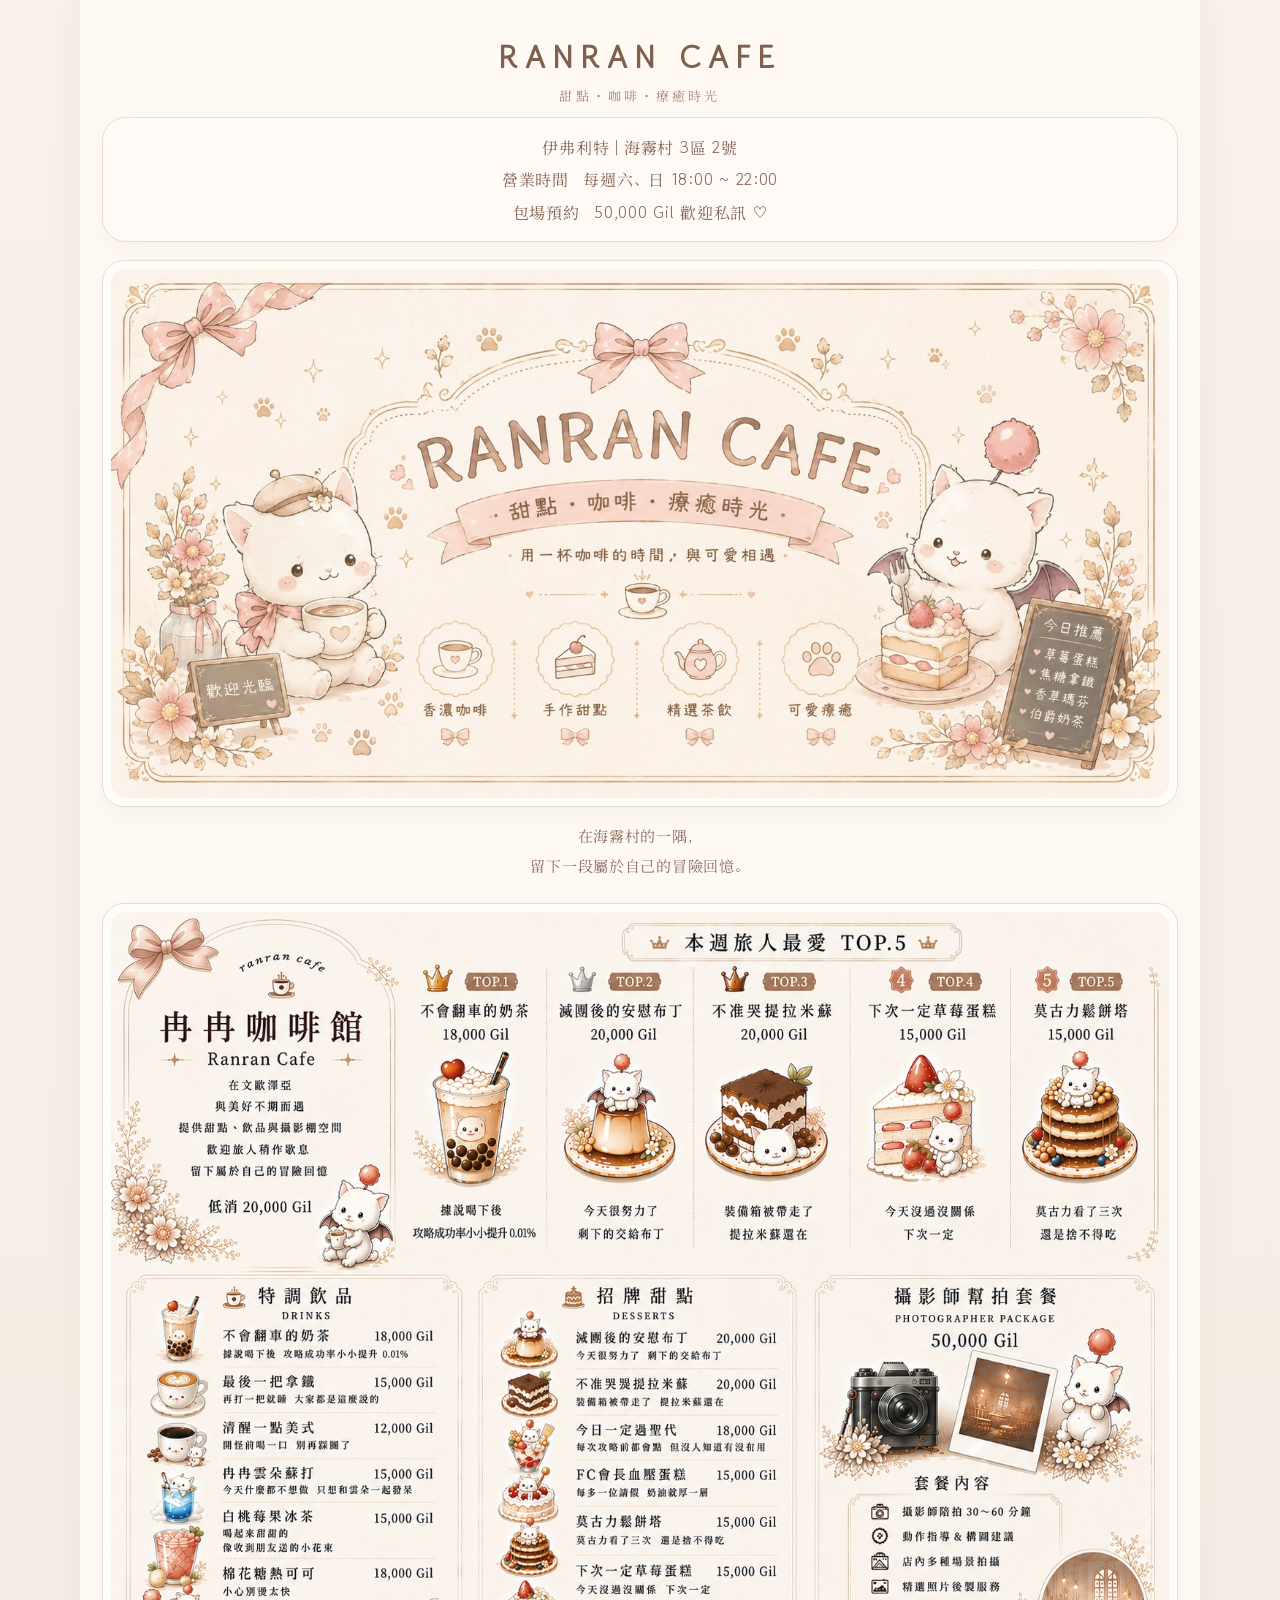
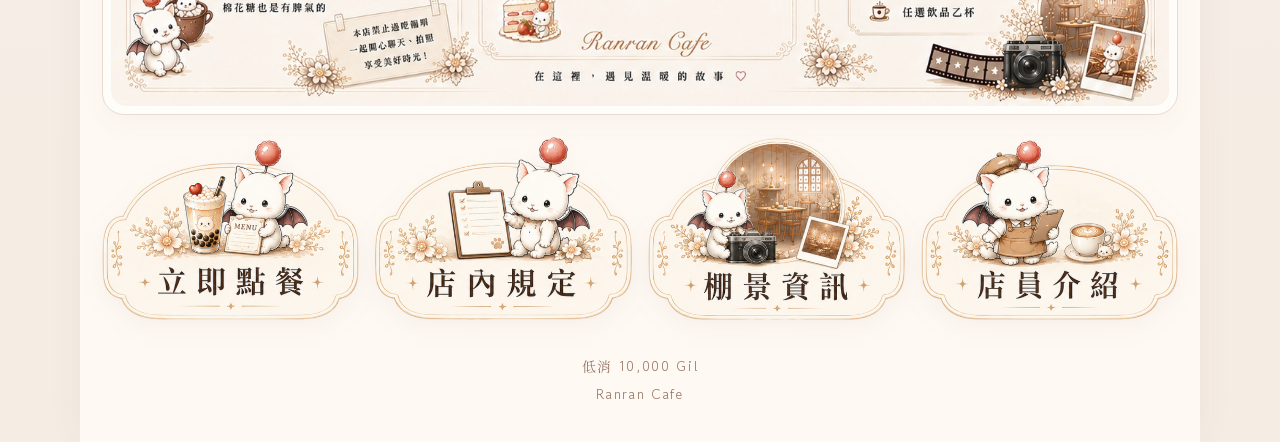
==== index.html @ 0430a248 "Update index.html" ====
<!doctype html>
<html lang="zh-Hant">
<head>
  <meta charset="utf-8">
  <meta name="viewport" content="width=device-width, initial-scale=1">
  <title>Ranran Cafe</title>
  <link rel="stylesheet" href="style.css">
</head>
<body>
<main class="page">
  <header class="logo">
    <a href="index.html">
      <div class="en">RANRAN CAFE</div>
      <div class="sub">甜點・咖啡・療癒時光</div>
    </a>
  </header>

  <section class="info-box">
    <p>伊弗利特｜海霧村 3區 2號</p>
    <p>營業時間　每週六、日 18:00 ~ 22:00</p>
    <p>包場預約　50,000 Gil 歡迎私訊 ♡</p>
  </section>

  <section class="image-card hero-card">
    <img src="assets/hero.jpeg" alt="Ranran Cafe 首頁橫幅">
  </section>

  <p class="lead">在海霧村的一隅，<br>留下一段屬於自己的冒險回憶。</p>

  <section class="image-card menu-preview">
    <img src="assets/menu.jpeg" alt="冉冉咖啡菜單">
  </section>

  <nav class="nav-img" aria-label="頁面導覽">
    <a href="https://docs.google.com/forms/d/e/1FAIpQLScWL4hLlA0f35lBUWAnTzmXfjYrVIqGq6vhTsmwp71p964q5A/viewform" target="_blank" rel="noopener"><img src="assets/btn-order.png" alt="立即點餐"></a>
    <a href="rules.html"><img src="assets/btn-rules.png" alt="店內規定"></a>
    <a href="studio.html"><img src="assets/btn-studio.png" alt="棚景資訊"></a>
    <a href="staff.html"><img src="assets/btn-staff.png" alt="店員介紹"></a>
  </nav>

  <footer>低消 10,000 Gil<br>Ranran Cafe</footer>
</main>
</body>
</html>
---- style.css ----
@import url('https://fonts.googleapis.com/css2?family=Gowun+Dodum&family=Noto+Serif+TC:wght@500;600;700&display=swap');
:root{--bg:#f7efe7;--page:#fffaf5;--paper:#fffdf9;--brown:#5f4638;--soft:#b98c74;--line:#eadbd0;--muted:#a78473}
*{box-sizing:border-box} html{scroll-behavior:smooth}
body{margin:0;background:linear-gradient(180deg,#f8f0e9 0%,#f5ece4 100%);color:var(--brown);font-family:"Gowun Dodum","Noto Serif TC",serif;letter-spacing:.045em}
.page{width:min(100%,1120px);margin:0 auto;background:rgba(255,250,245,.96);padding:18px 22px 30px;box-shadow:0 0 34px rgba(93,65,46,.055);min-height:100vh}
.logo{text-align:center;padding:16px 0 12px}.logo a{text-decoration:none;color:inherit}.logo .en{font-size:31px;letter-spacing:.24em;color:#7f604f;font-weight:700}.logo .sub{font-size:13px;letter-spacing:.24em;color:#a88776;margin-top:7px}
.info-box{margin:0 auto 18px;text-align:center;line-height:1.9;color:#856655;background:#fffaf6;border:1px solid var(--line);border-radius:24px;padding:12px 16px;box-shadow:0 8px 20px rgba(93,65,46,.045)}.info-box p{margin:2px 0}
.topnav{display:flex;justify-content:center;gap:10px;flex-wrap:wrap;margin:0 auto 18px}.topnav a{text-decoration:none;color:#775746;background:#fffaf6;border:1px solid var(--line);border-radius:999px;padding:8px 16px;font-size:14px;box-shadow:0 6px 16px rgba(93,65,46,.045)}.topnav a:hover{transform:translateY(-1px)}
.image-card{background:var(--paper);border:1px solid var(--line);border-radius:22px;padding:8px;margin-bottom:20px;box-shadow:0 10px 24px rgba(93,65,46,.045)}
img{display:block;width:100%;height:auto;filter:saturate(.82) contrast(.96) brightness(1.02)}.image-card img{border-radius:15px}.hero-card{margin-bottom:14px}.menu-preview{margin-top:16px}.portrait{max-width:760px;margin-left:auto;margin-right:auto}
.lead{text-align:center;color:#8e6f5f;line-height:2;margin:8px auto 22px;font-size:15px}.nav-img{display:grid;grid-template-columns:repeat(4,1fr);gap:16px;align-items:end;margin:22px 0 10px}.nav-img a{display:block;transition:.18s ease;filter:drop-shadow(0 8px 12px rgba(93,65,46,.055))}.nav-img a:hover{transform:translateY(-4px)}.nav-img img{border-radius:0}
.placeholder{min-height:650px;background-image:linear-gradient(rgba(255,250,245,.18),rgba(255,250,245,.18)),url('assets/blank.jpeg');background-size:cover;background-position:center;border:1px solid var(--line);border-radius:22px;position:relative;overflow:hidden;box-shadow:0 10px 24px rgba(93,65,46,.045);filter:saturate(.86) contrast(.97) brightness(1.02)}
.placeholder .text{position:absolute;inset:28% 13%;display:flex;flex-direction:column;justify-content:center;align-items:center;text-align:center;background:rgba(255,252,248,.74);border:1px solid rgba(234,219,208,.78);border-radius:22px;padding:28px;line-height:2.2;font-size:17px;backdrop-filter:blur(1px)}.placeholder h1{font-size:34px;letter-spacing:.18em;margin:0 0 12px;color:#644b3d}.placeholder p{margin:0}
.action{display:inline-block;text-decoration:none;color:#fffdf9;background:#9e7968;border-radius:999px;padding:11px 22px;margin-top:18px;letter-spacing:.12em;box-shadow:0 8px 18px rgba(93,65,46,.10)}
footer{text-align:center;color:#9a7a69;padding:22px 0 4px;font-size:14px;line-height:2;letter-spacing:.12em}
@media(max-width:760px){.page{padding:10px 10px 24px}.logo .en{font-size:24px;letter-spacing:.16em}.topnav a{font-size:13px;padding:7px 12px}.info-box{font-size:14px}.nav-img{grid-template-columns:repeat(2,1fr);gap:10px}.placeholder{min-height:560px}.placeholder .text{inset:25% 9%;font-size:15px;padding:20px}.placeholder h1{font-size:27px}}
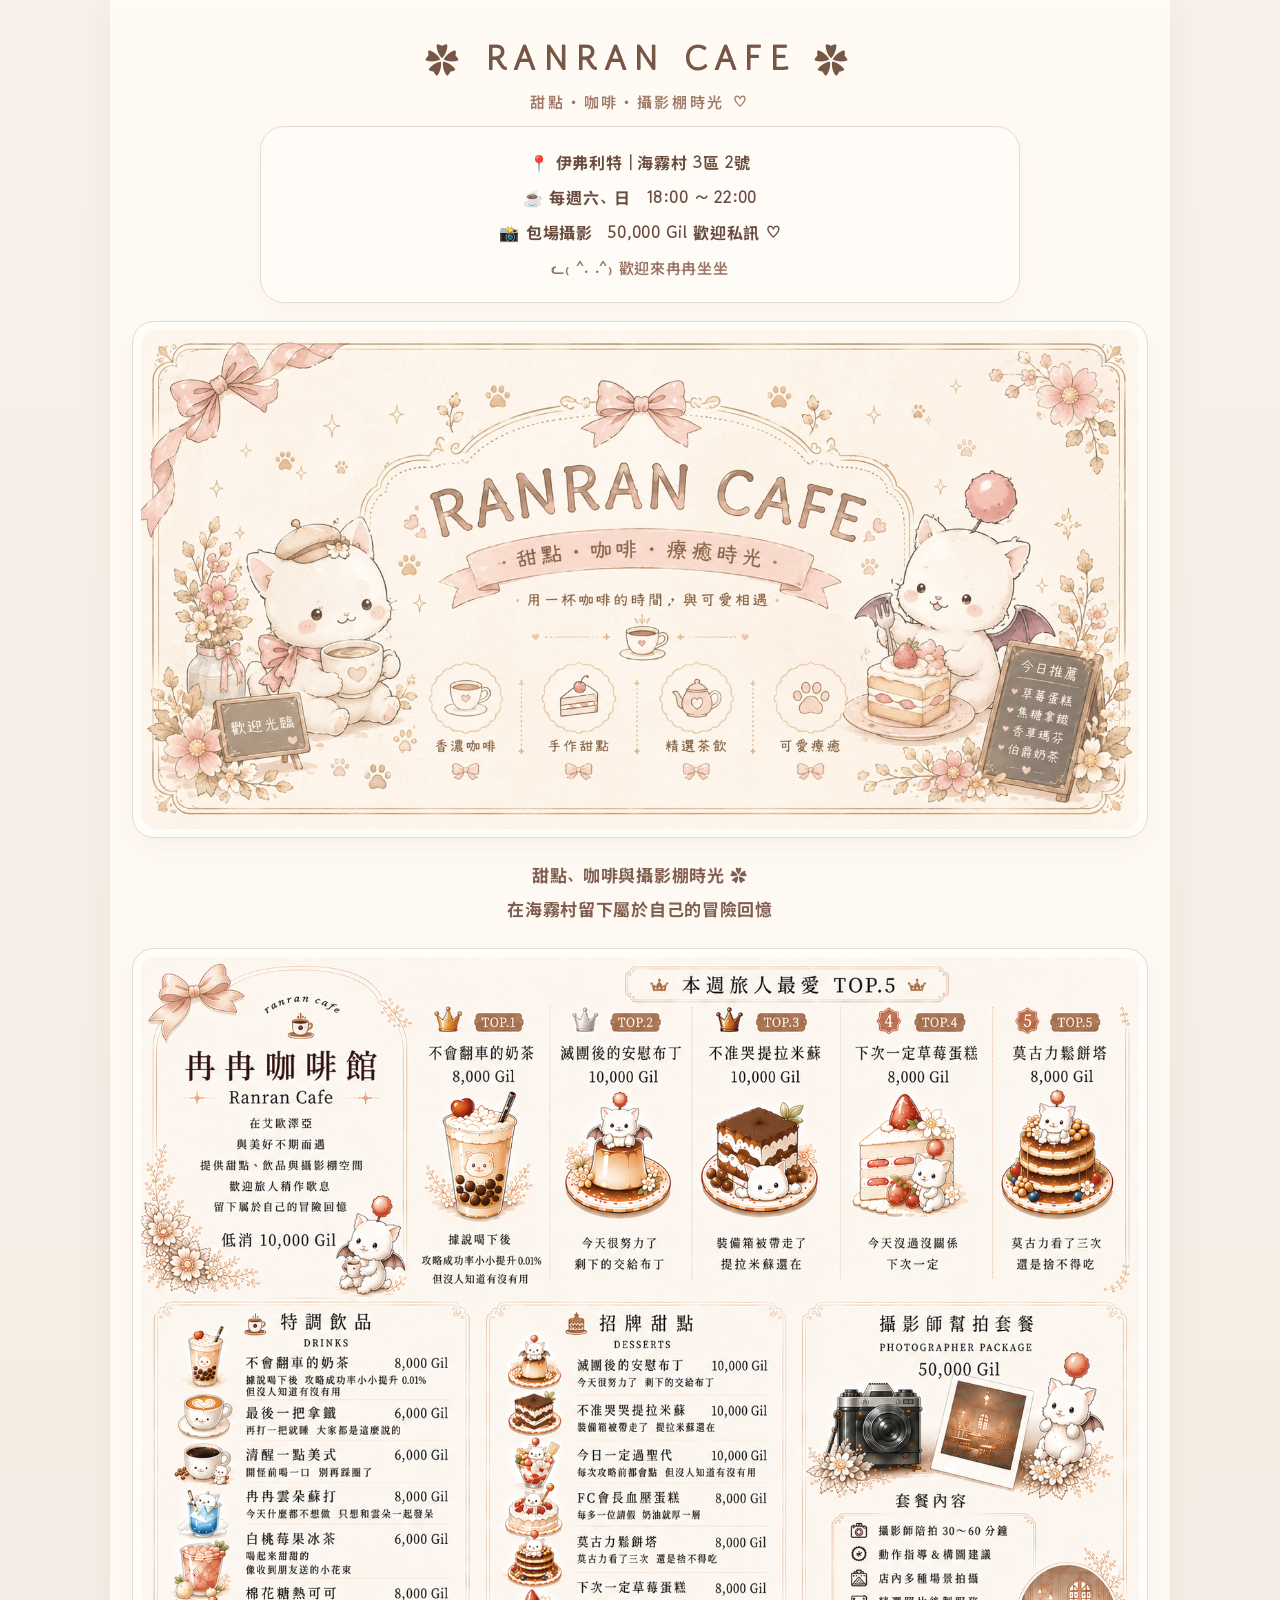
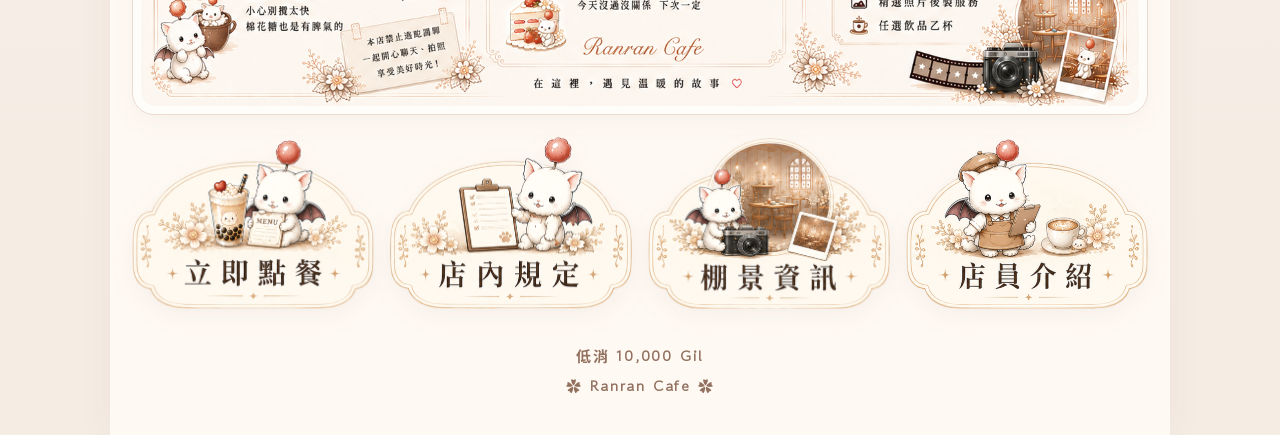
==== commit 36749804: "Add files via upload" ====
--- a/index.html
+++ b/index.html
@@ -10,25 +10,29 @@
 <main class="page">
   <header class="logo">
     <a href="index.html">
-      <div class="en">RANRAN CAFE</div>
-      <div class="sub">甜點・咖啡・療癒時光</div>
+      <div class="en">✿ RANRAN CAFE ✿</div>
+      <div class="sub">甜點・咖啡・攝影棚時光 ♡</div>
     </a>
   </header>
 
   <section class="info-box">
-    <p>伊弗利特｜海霧村 3區 2號</p>
-    <p>營業時間　每週六、日 18:00 ~ 22:00</p>
-    <p>包場預約　50,000 Gil 歡迎私訊 ♡</p>
+    <p>📍 伊弗利特｜海霧村 3區 2號</p>
+    <p>☕ 每週六、日　18:00 ～ 22:00</p>
+    <p>📸 包場攝影　50,000 Gil 歡迎私訊 ♡</p>
+    <p class="tiny">ᓚ₍ ^. .^₎ 歡迎來冉冉坐坐</p>
   </section>
 
   <section class="image-card hero-card">
     <img src="assets/hero.jpeg" alt="Ranran Cafe 首頁橫幅">
   </section>
 
-  <p class="lead">在海霧村的一隅，<br>留下一段屬於自己的冒險回憶。</p>
+  <p class="lead">
+    甜點、咖啡與攝影棚時光 ✿<br>
+    在海霧村留下屬於自己的冒險回憶
+  </p>
 
   <section class="image-card menu-preview">
-    <img src="assets/menu.jpeg" alt="冉冉咖啡菜單">
+    <img src="assets/menu.png" alt="冉冉咖啡菜單">
   </section>
 
   <nav class="nav-img" aria-label="頁面導覽">
@@ -38,7 +42,7 @@
     <a href="staff.html"><img src="assets/btn-staff.png" alt="店員介紹"></a>
   </nav>
 
-  <footer>低消 10,000 Gil<br>Ranran Cafe</footer>
+  <footer>低消 10,000 Gil<br>✿ Ranran Cafe ✿</footer>
 </main>
 </body>
 </html>
--- a/style.css
+++ b/style.css
@@ -1,16 +1,58 @@
-@import url('https://fonts.googleapis.com/css2?family=Gowun+Dodum&family=Noto+Serif+TC:wght@500;600;700&display=swap');
-:root{--bg:#f7efe7;--page:#fffaf5;--paper:#fffdf9;--brown:#5f4638;--soft:#b98c74;--line:#eadbd0;--muted:#a78473}
-*{box-sizing:border-box} html{scroll-behavior:smooth}
-body{margin:0;background:linear-gradient(180deg,#f8f0e9 0%,#f5ece4 100%);color:var(--brown);font-family:"Gowun Dodum","Noto Serif TC",serif;letter-spacing:.045em}
-.page{width:min(100%,1120px);margin:0 auto;background:rgba(255,250,245,.96);padding:18px 22px 30px;box-shadow:0 0 34px rgba(93,65,46,.055);min-height:100vh}
-.logo{text-align:center;padding:16px 0 12px}.logo a{text-decoration:none;color:inherit}.logo .en{font-size:31px;letter-spacing:.24em;color:#7f604f;font-weight:700}.logo .sub{font-size:13px;letter-spacing:.24em;color:#a88776;margin-top:7px}
-.info-box{margin:0 auto 18px;text-align:center;line-height:1.9;color:#856655;background:#fffaf6;border:1px solid var(--line);border-radius:24px;padding:12px 16px;box-shadow:0 8px 20px rgba(93,65,46,.045)}.info-box p{margin:2px 0}
-.topnav{display:flex;justify-content:center;gap:10px;flex-wrap:wrap;margin:0 auto 18px}.topnav a{text-decoration:none;color:#775746;background:#fffaf6;border:1px solid var(--line);border-radius:999px;padding:8px 16px;font-size:14px;box-shadow:0 6px 16px rgba(93,65,46,.045)}.topnav a:hover{transform:translateY(-1px)}
+@import url('https://fonts.googleapis.com/css2?family=Gowun+Dodum&family=Noto+Sans+TC:wght@500;600;700&family=Noto+Serif+TC:wght@600;700&display=swap');
+:root{
+  --bg:#f7efe7;
+  --page:#fffaf5;
+  --paper:#fffdf9;
+  --brown:#5f453a;
+  --soft:#b98c74;
+  --line:#eadbd0;
+  --muted:#9f7b69;
+}
+*{box-sizing:border-box}
+html{scroll-behavior:smooth}
+body{
+  margin:0;
+  background:linear-gradient(180deg,#f8f0e9 0%,#f5ece4 100%);
+  color:var(--brown);
+  font-family:"Gowun Dodum","Noto Sans TC","Microsoft JhengHei",sans-serif;
+  font-weight:600;
+  letter-spacing:.045em;
+}
+.page{
+  width:min(100%,1060px);
+  margin:0 auto;
+  background:rgba(255,250,245,.97);
+  padding:18px 22px 30px;
+  box-shadow:0 0 34px rgba(93,65,46,.055);
+  min-height:100vh;
+}
+.logo{text-align:center;padding:16px 0 14px}
+.logo a{text-decoration:none;color:inherit}
+.logo .en{font-size:34px;letter-spacing:.22em;color:#765746;font-weight:700}
+.logo .sub{font-size:15px;letter-spacing:.18em;color:#a17b69;margin-top:8px;font-weight:600}
+.info-box{
+  text-align:center;
+  background:rgba(255,253,249,.82);
+  border:1px solid var(--line);
+  border-radius:24px;
+  padding:14px 18px;
+  margin:0 auto 18px;
+  max-width:760px;
+  box-shadow:0 8px 20px rgba(93,65,46,.04);
+}
+.info-box p{margin:8px 0;color:#6b4d40;font-size:16px;line-height:1.7;font-weight:700}
+.info-box .tiny{font-size:15px;color:#9a7565;font-weight:600}
+.topnav{display:flex;justify-content:center;gap:10px;flex-wrap:wrap;margin:0 auto 18px}
+.topnav a{text-decoration:none;color:#775746;background:#fffaf6;border:1px solid var(--line);border-radius:999px;padding:8px 16px;font-size:14px;font-weight:700;box-shadow:0 6px 16px rgba(93,65,46,.045)}
+.topnav a:hover{transform:translateY(-1px)}
 .image-card{background:var(--paper);border:1px solid var(--line);border-radius:22px;padding:8px;margin-bottom:20px;box-shadow:0 10px 24px rgba(93,65,46,.045)}
-img{display:block;width:100%;height:auto;filter:saturate(.82) contrast(.96) brightness(1.02)}.image-card img{border-radius:15px}.hero-card{margin-bottom:14px}.menu-preview{margin-top:16px}.portrait{max-width:760px;margin-left:auto;margin-right:auto}
-.lead{text-align:center;color:#8e6f5f;line-height:2;margin:8px auto 22px;font-size:15px}.nav-img{display:grid;grid-template-columns:repeat(4,1fr);gap:16px;align-items:end;margin:22px 0 10px}.nav-img a{display:block;transition:.18s ease;filter:drop-shadow(0 8px 12px rgba(93,65,46,.055))}.nav-img a:hover{transform:translateY(-4px)}.nav-img img{border-radius:0}
-.placeholder{min-height:650px;background-image:linear-gradient(rgba(255,250,245,.18),rgba(255,250,245,.18)),url('assets/blank.jpeg');background-size:cover;background-position:center;border:1px solid var(--line);border-radius:22px;position:relative;overflow:hidden;box-shadow:0 10px 24px rgba(93,65,46,.045);filter:saturate(.86) contrast(.97) brightness(1.02)}
-.placeholder .text{position:absolute;inset:28% 13%;display:flex;flex-direction:column;justify-content:center;align-items:center;text-align:center;background:rgba(255,252,248,.74);border:1px solid rgba(234,219,208,.78);border-radius:22px;padding:28px;line-height:2.2;font-size:17px;backdrop-filter:blur(1px)}.placeholder h1{font-size:34px;letter-spacing:.18em;margin:0 0 12px;color:#644b3d}.placeholder p{margin:0}
-.action{display:inline-block;text-decoration:none;color:#fffdf9;background:#9e7968;border-radius:999px;padding:11px 22px;margin-top:18px;letter-spacing:.12em;box-shadow:0 8px 18px rgba(93,65,46,.10)}
-footer{text-align:center;color:#9a7a69;padding:22px 0 4px;font-size:14px;line-height:2;letter-spacing:.12em}
-@media(max-width:760px){.page{padding:10px 10px 24px}.logo .en{font-size:24px;letter-spacing:.16em}.topnav a{font-size:13px;padding:7px 12px}.info-box{font-size:14px}.nav-img{grid-template-columns:repeat(2,1fr);gap:10px}.placeholder{min-height:560px}.placeholder .text{inset:25% 9%;font-size:15px;padding:20px}.placeholder h1{font-size:27px}}
+img{display:block;width:100%;height:auto;filter:saturate(.78) contrast(.96) brightness(1.03)}
+.image-card img{border-radius:15px}.menu-preview{margin-top:18px}.hero-card{margin-top:8px}
+.section-title{text-align:center;font-size:22px;font-weight:700;letter-spacing:.16em;margin:25px auto 15px;color:#644b3d}
+.lead{text-align:center;color:#805f50;line-height:2;margin:8px auto 22px;font-size:17px;font-weight:700}
+.nav-img{display:grid;grid-template-columns:repeat(4,1fr);gap:16px;align-items:end;margin:22px 0 10px}.nav-img a{display:block;transition:.18s ease;filter:drop-shadow(0 8px 12px rgba(93,65,46,.055))}.nav-img a:hover{transform:translateY(-4px)}.nav-img img{border-radius:0}
+.placeholder{min-height:650px;background-image:linear-gradient(rgba(255,250,245,.18),rgba(255,250,245,.18)),url('assets/blank.jpeg');background-size:cover;background-position:center;border:1px solid var(--line);border-radius:22px;position:relative;overflow:hidden;box-shadow:0 10px 24px rgba(93,65,46,.045);filter:saturate(.82) contrast(.97) brightness(1.02)}
+.placeholder .text{position:absolute;inset:28% 13%;display:flex;flex-direction:column;justify-content:center;align-items:center;text-align:center;background:rgba(255,252,248,.76);border:1px solid rgba(234,219,208,.8);border-radius:22px;padding:28px;line-height:2.2;font-size:18px;font-weight:700;backdrop-filter:blur(1px)}
+.placeholder h1{font-size:32px;letter-spacing:.12em;margin:0 0 12px;color:#644b3d;font-weight:700}.placeholder p{margin:0}.action{display:inline-block;text-decoration:none;color:#fffdf9;background:#9e7968;border-radius:999px;padding:11px 24px;margin-top:18px;letter-spacing:.12em;box-shadow:0 8px 18px rgba(93,65,46,.10);font-weight:700}
+footer{text-align:center;color:#92715f;padding:22px 0 4px;font-size:15px;line-height:2;letter-spacing:.12em;font-weight:700}
+@media(max-width:760px){.page{padding:10px 10px 24px}.logo .en{font-size:24px;letter-spacing:.13em}.logo .sub{font-size:13px}.info-box p{font-size:14px}.topnav a{font-size:13px;padding:7px 12px}.nav-img{grid-template-columns:repeat(2,1fr);gap:10px}.section-title{font-size:18px}.lead{font-size:15px}.placeholder{min-height:560px}.placeholder .text{inset:25% 9%;font-size:15px;padding:20px}.placeholder h1{font-size:25px}}
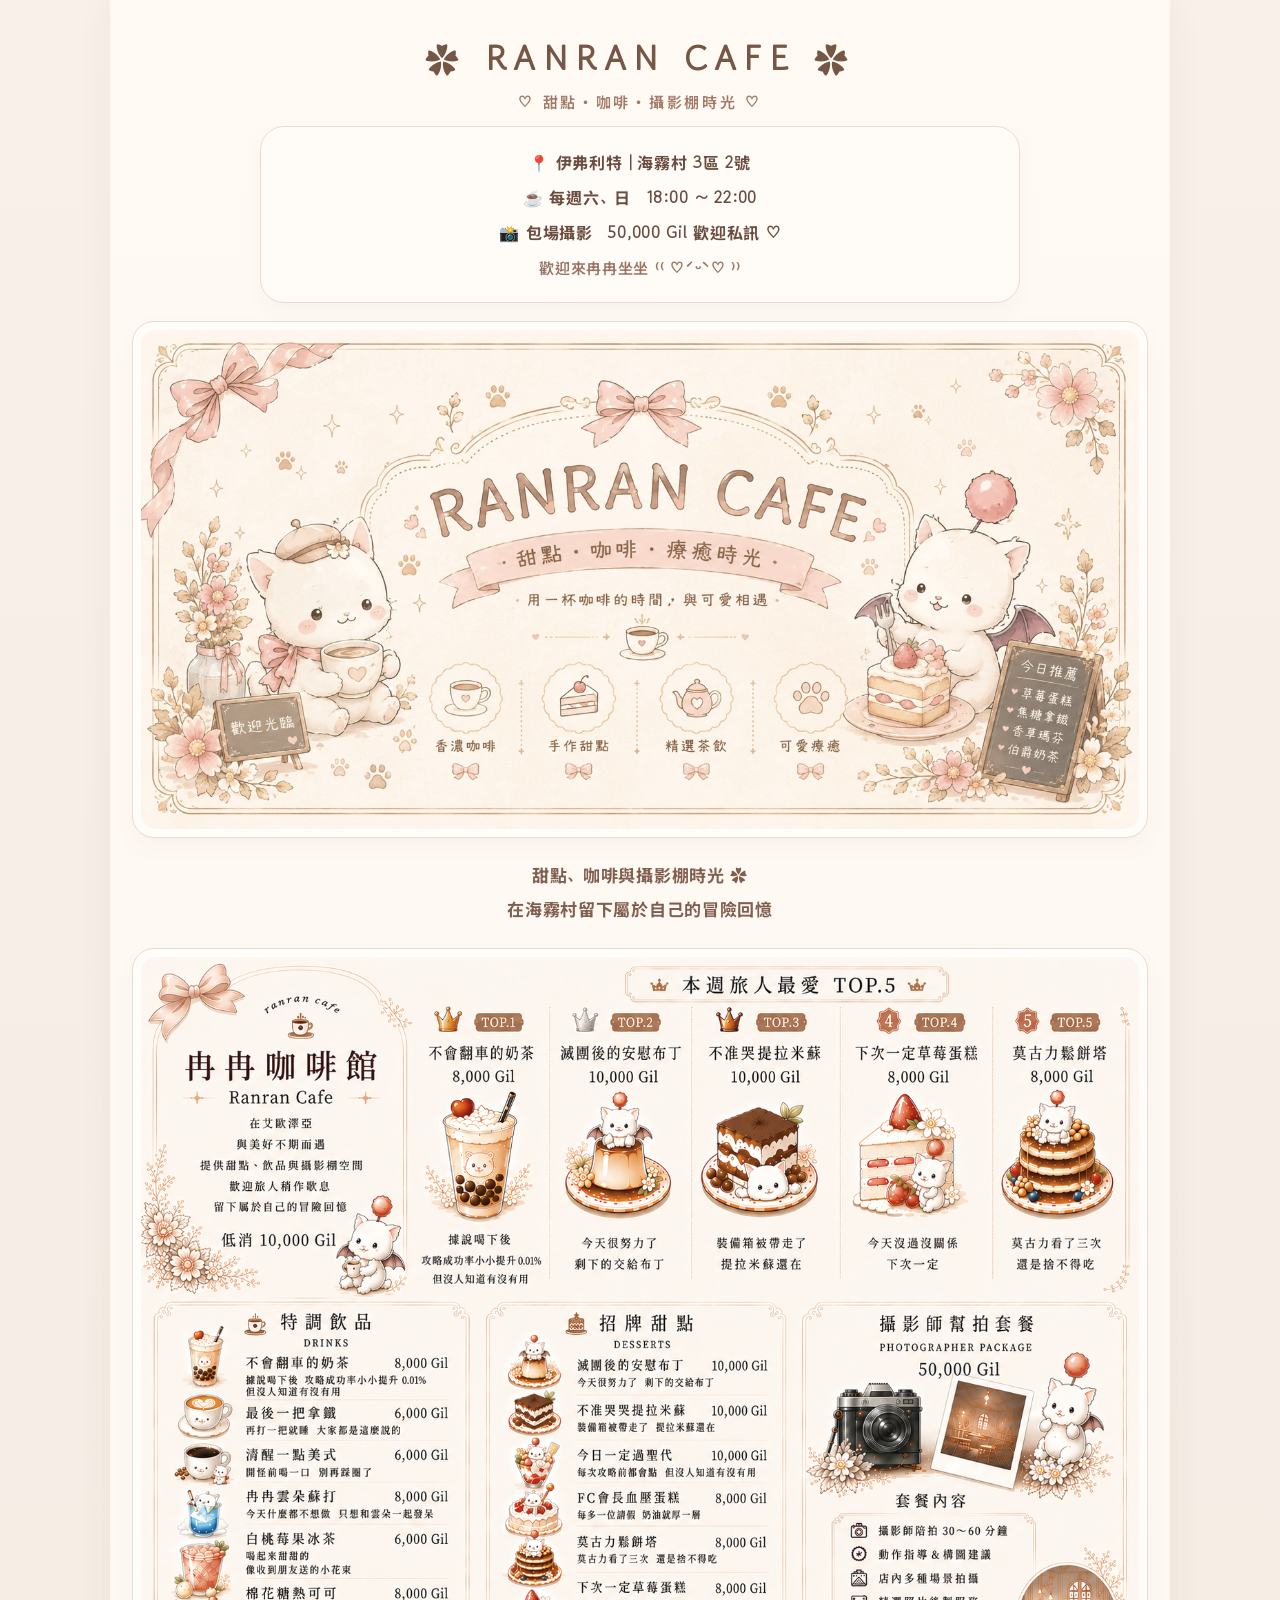
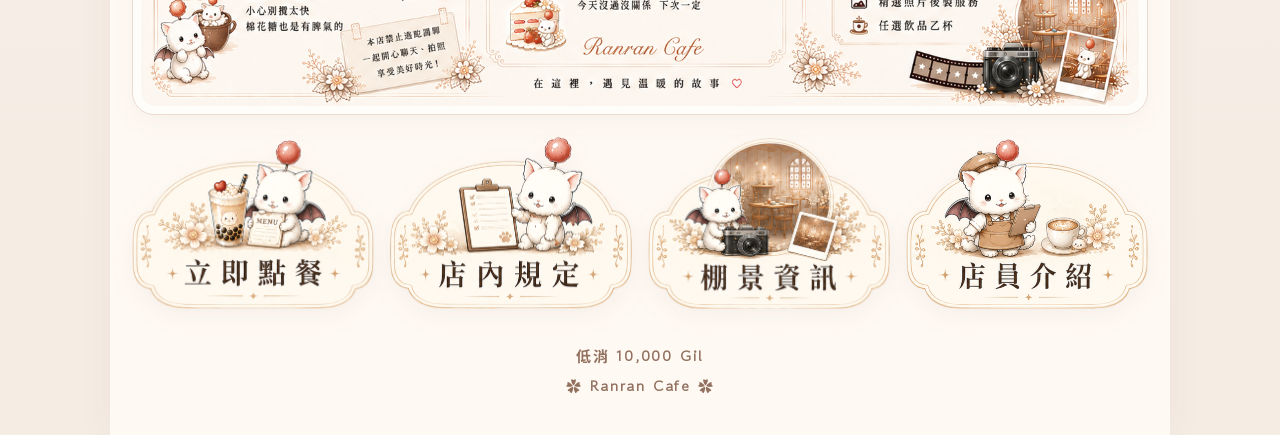
==== commit 4a46e378: "Update index.html" ====
--- a/index.html
+++ b/index.html
@@ -11,7 +11,7 @@
   <header class="logo">
     <a href="index.html">
       <div class="en">✿ RANRAN CAFE ✿</div>
-      <div class="sub">甜點・咖啡・攝影棚時光 ♡</div>
+      <div class="sub">♡ 甜點・咖啡・攝影棚時光 ♡</div>
     </a>
   </header>
 
@@ -19,7 +19,7 @@
     <p>📍 伊弗利特｜海霧村 3區 2號</p>
     <p>☕ 每週六、日　18:00 ～ 22:00</p>
     <p>📸 包場攝影　50,000 Gil 歡迎私訊 ♡</p>
-    <p class="tiny">ᓚ₍ ^. .^₎ 歡迎來冉冉坐坐</p>
+    <p class="tiny">歡迎來冉冉坐坐  ⁽⁽ ♡ˊᵕˋ♡ ⁾⁾</p>
   </section>
 
   <section class="image-card hero-card">
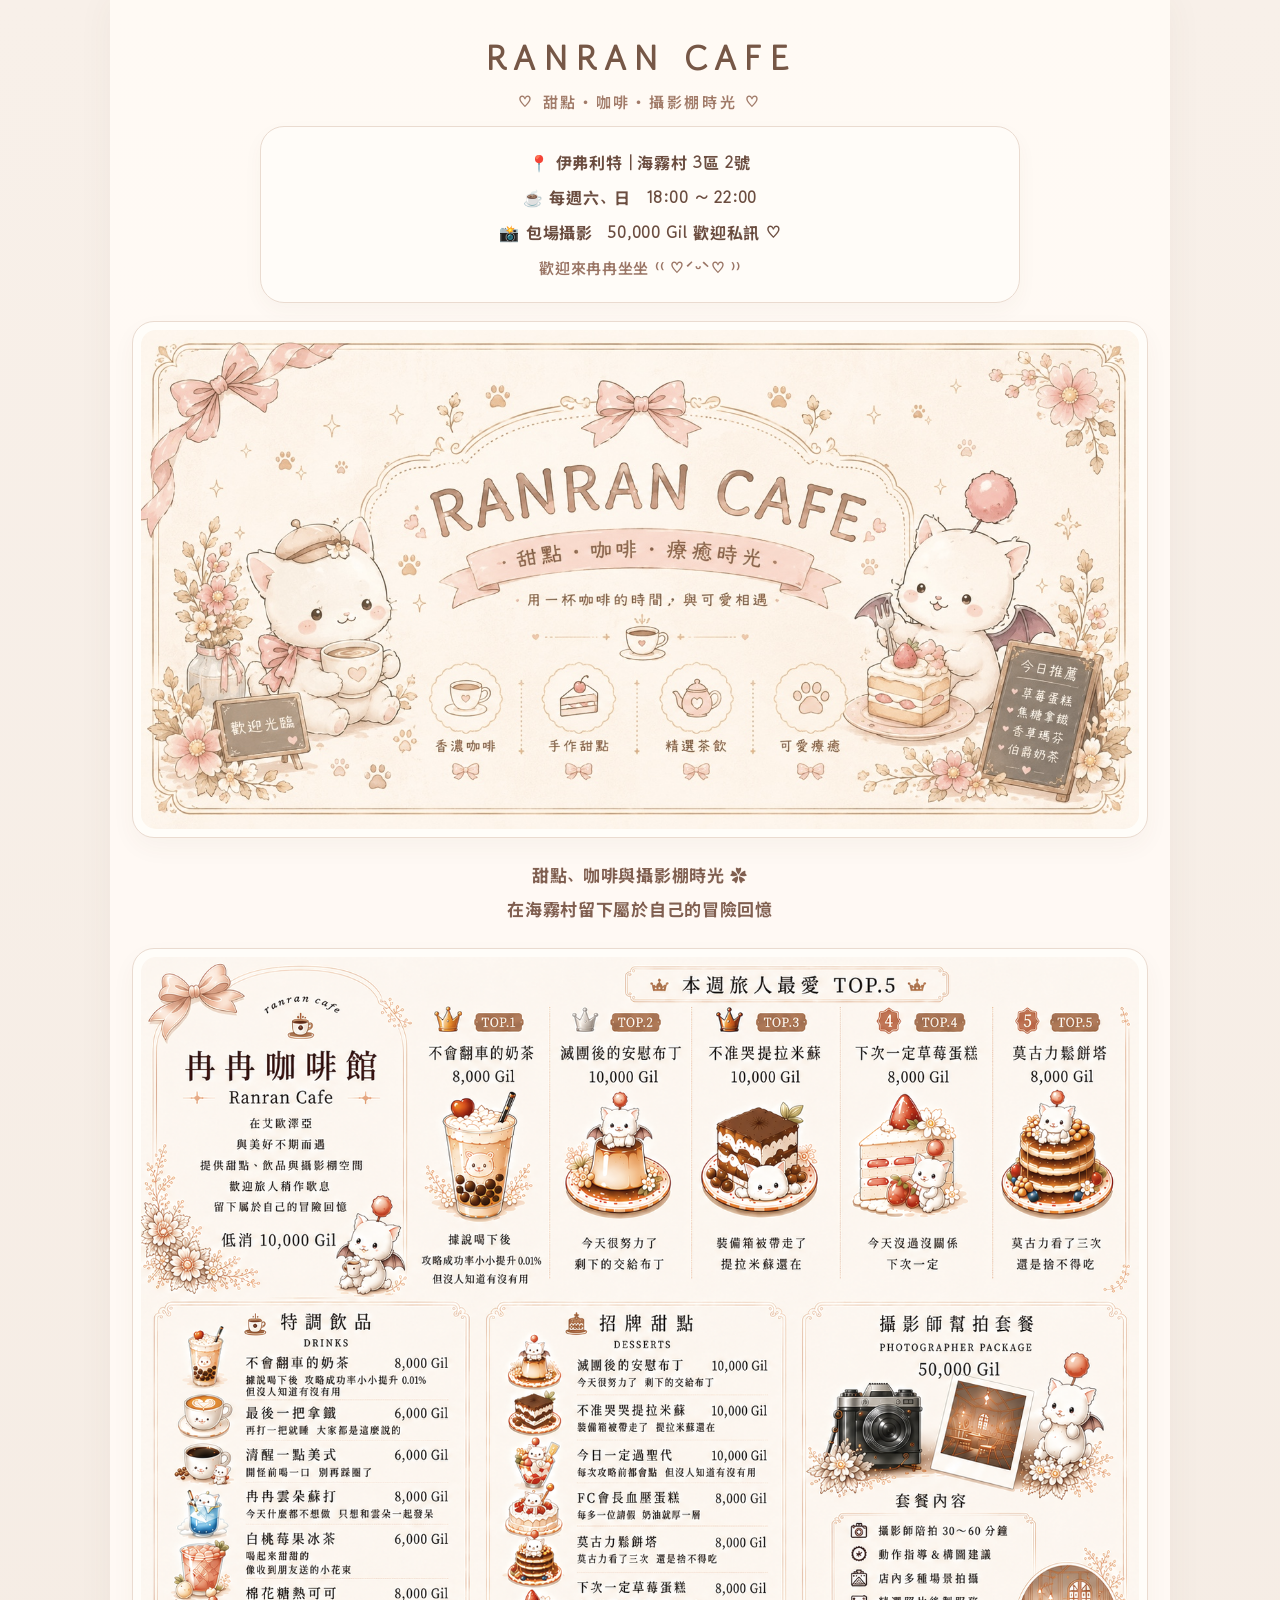
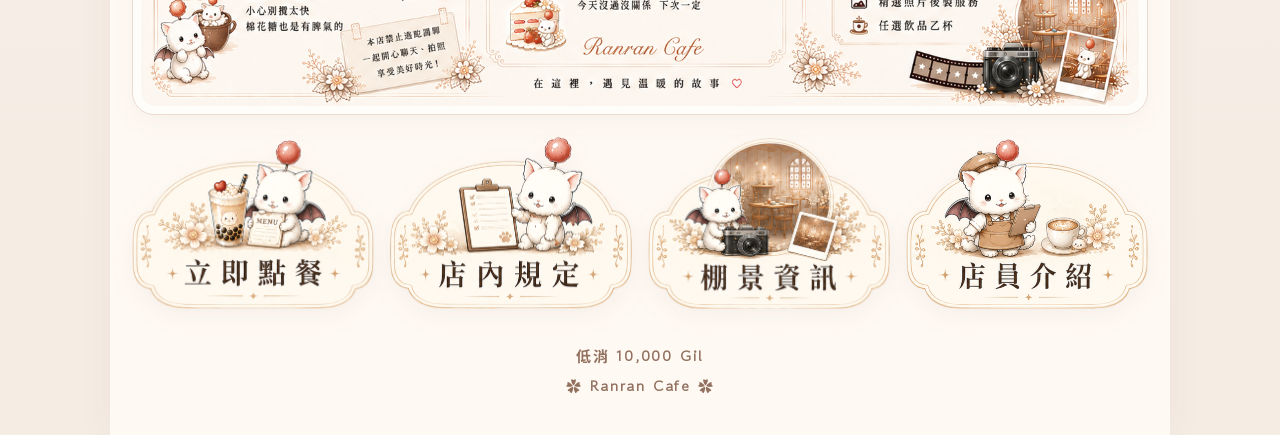
==== commit e80e966e: "Update index.html" ====
--- a/index.html
+++ b/index.html
@@ -10,7 +10,7 @@
 <main class="page">
   <header class="logo">
     <a href="index.html">
-      <div class="en">✿ RANRAN CAFE ✿</div>
+      <div class="en"> RANRAN CAFE </div>
       <div class="sub">♡ 甜點・咖啡・攝影棚時光 ♡</div>
     </a>
   </header>
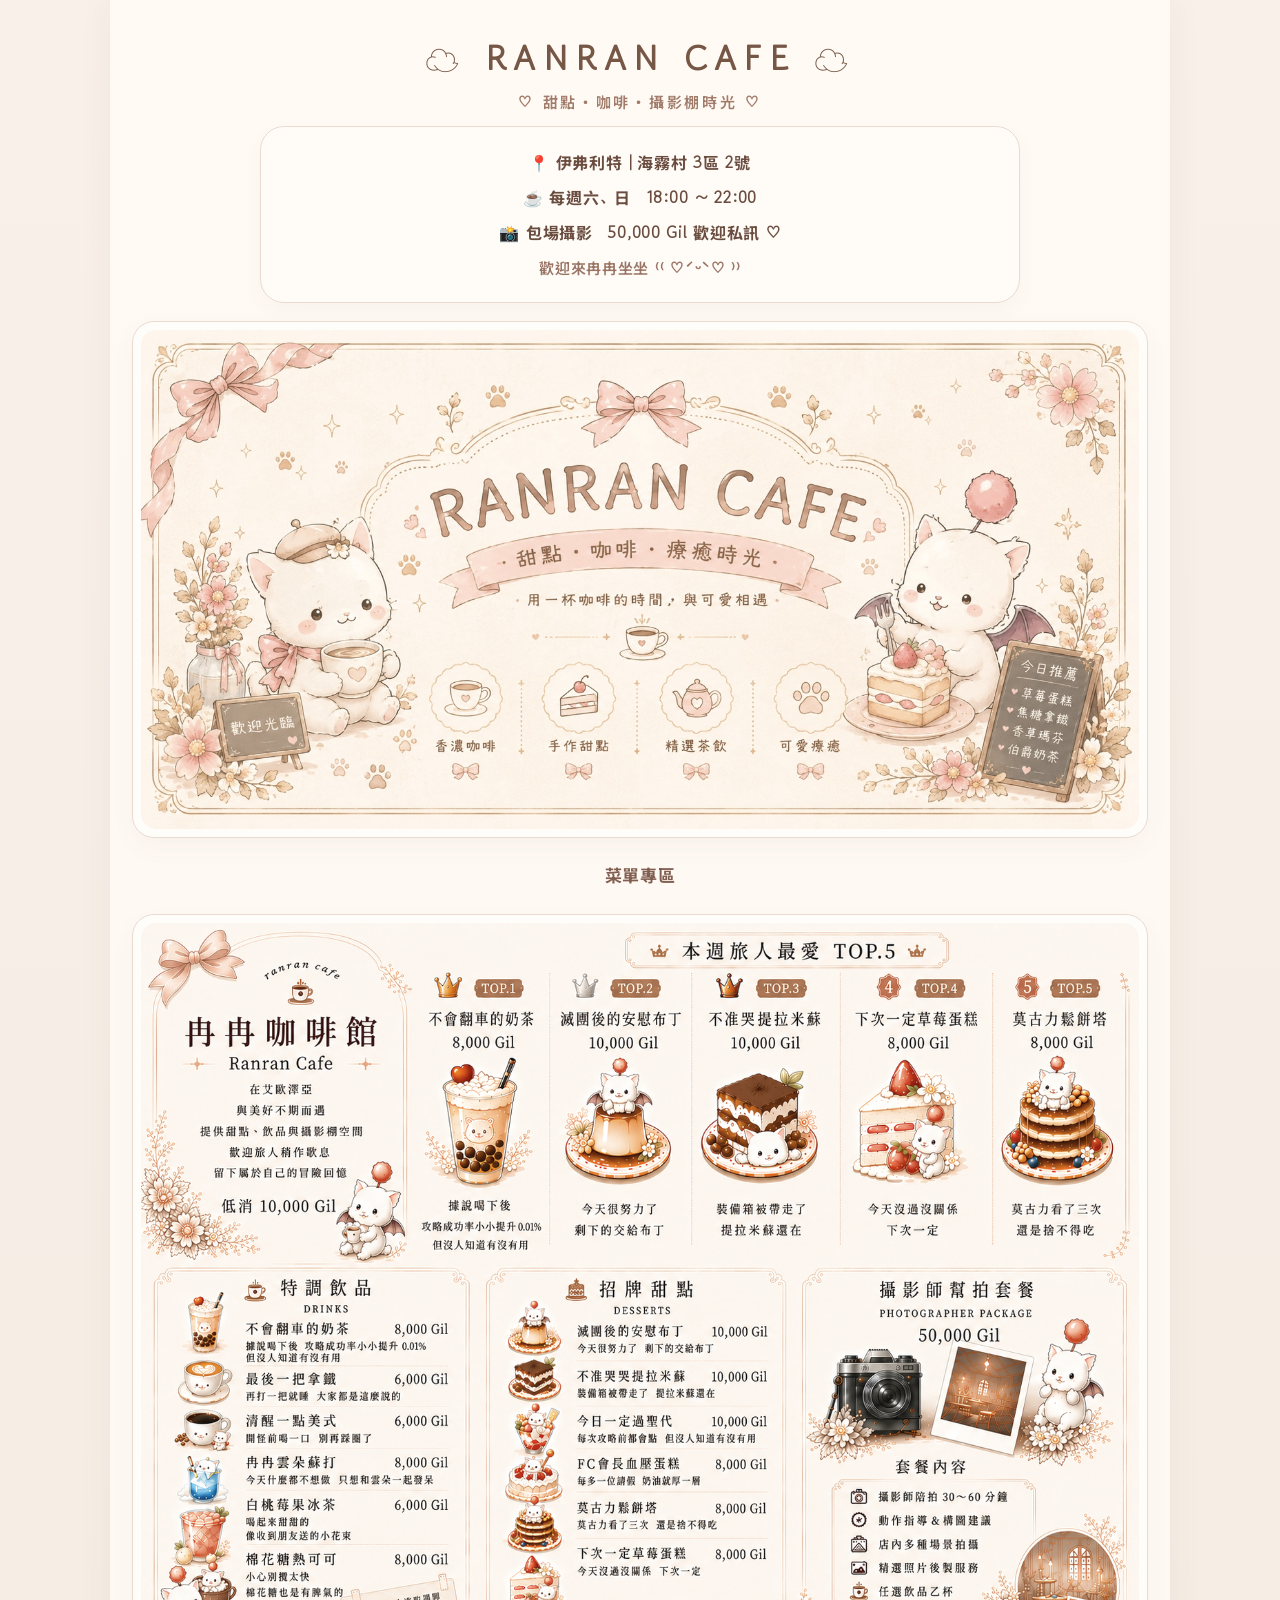
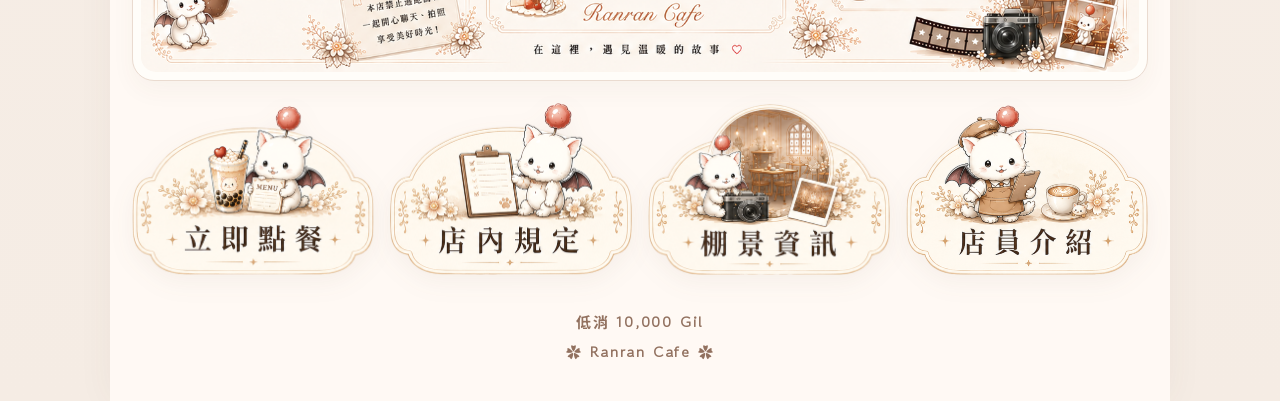
==== commit 6e6f070f: "Update index.html" ====
--- a/index.html
+++ b/index.html
@@ -10,7 +10,7 @@
 <main class="page">
   <header class="logo">
     <a href="index.html">
-      <div class="en"> RANRAN CAFE </div>
+      <div class="en"> ☁ RANRAN CAFE ☁ </div>
       <div class="sub">♡ 甜點・咖啡・攝影棚時光 ♡</div>
     </a>
   </header>
@@ -27,8 +27,8 @@
   </section>
 
   <p class="lead">
-    甜點、咖啡與攝影棚時光 ✿<br>
-    在海霧村留下屬於自己的冒險回憶
+   菜單專區 <br>
+  
   </p>
 
   <section class="image-card menu-preview">
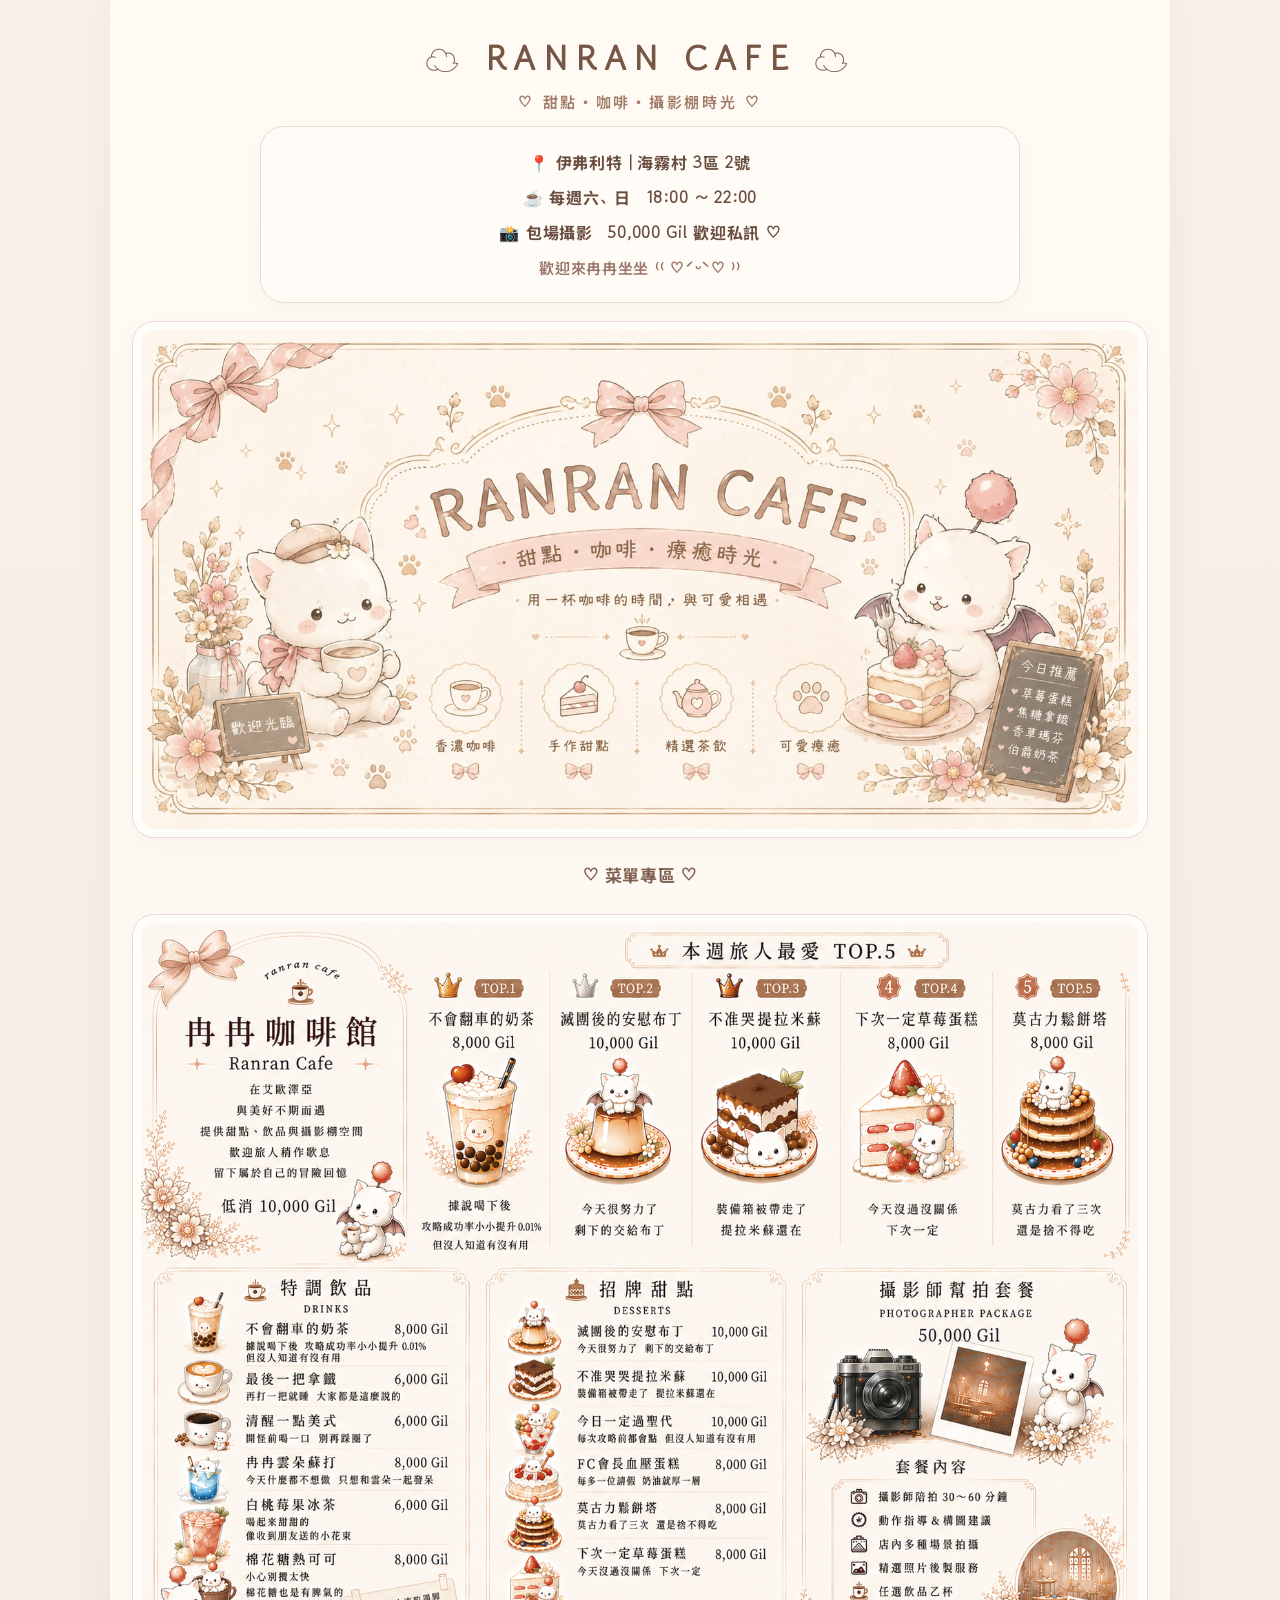
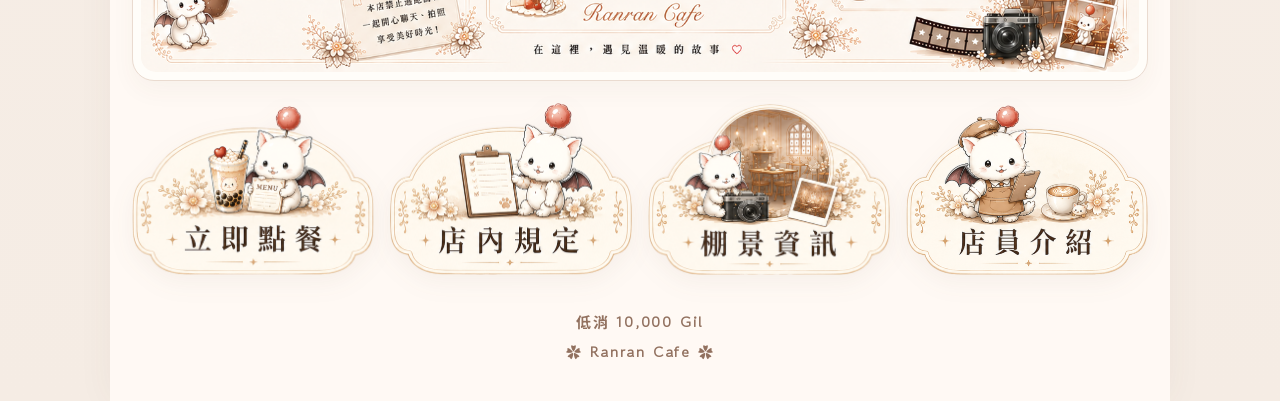
==== commit aac7be7f: "Update index.html" ====
--- a/index.html
+++ b/index.html
@@ -27,7 +27,7 @@
   </section>
 
   <p class="lead">
-   菜單專區 <br>
+  ♡ 菜單專區 ♡ <br>
   
   </p>
 
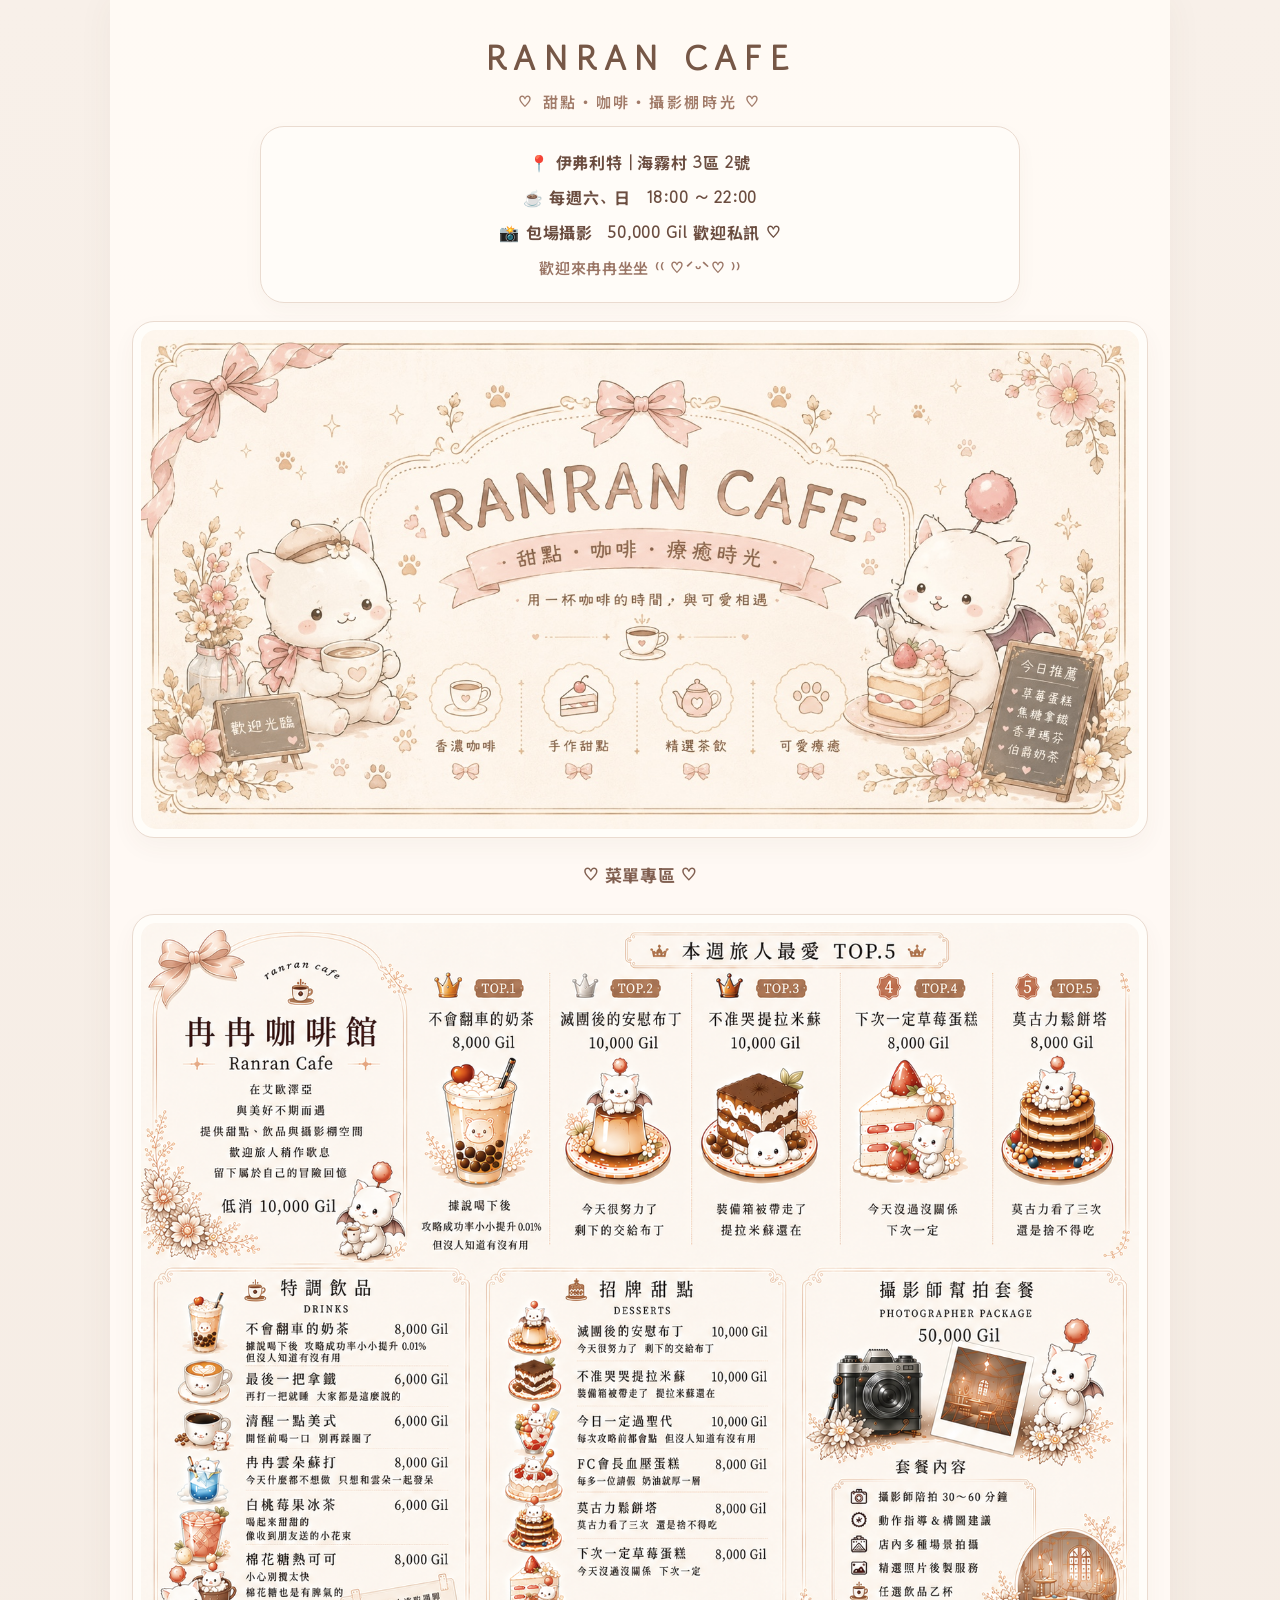
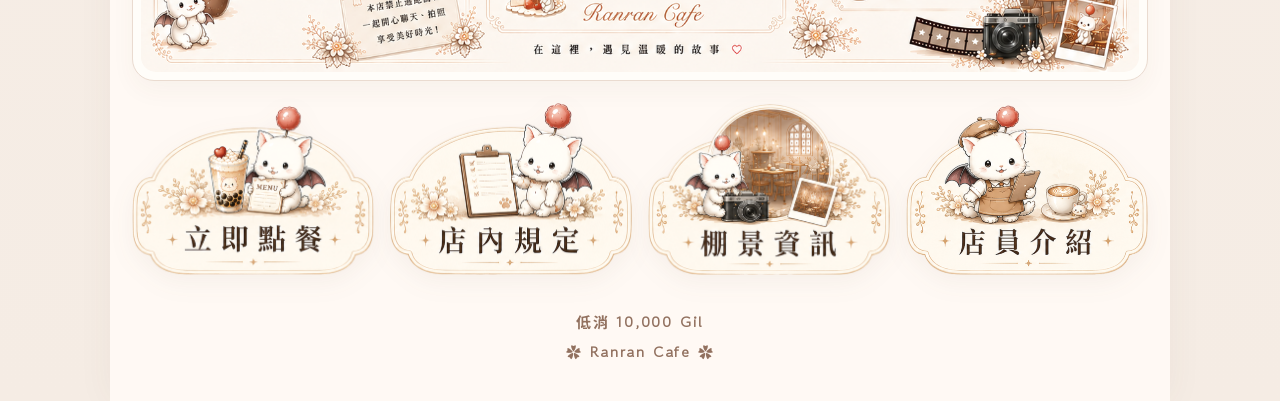
==== commit ca634c39: "Update index.html" ====
--- a/index.html
+++ b/index.html
@@ -10,7 +10,7 @@
 <main class="page">
   <header class="logo">
     <a href="index.html">
-      <div class="en"> ☁ RANRAN CAFE ☁ </div>
+      <div class="en">  RANRAN CAFE  </div>
       <div class="sub">♡ 甜點・咖啡・攝影棚時光 ♡</div>
     </a>
   </header>
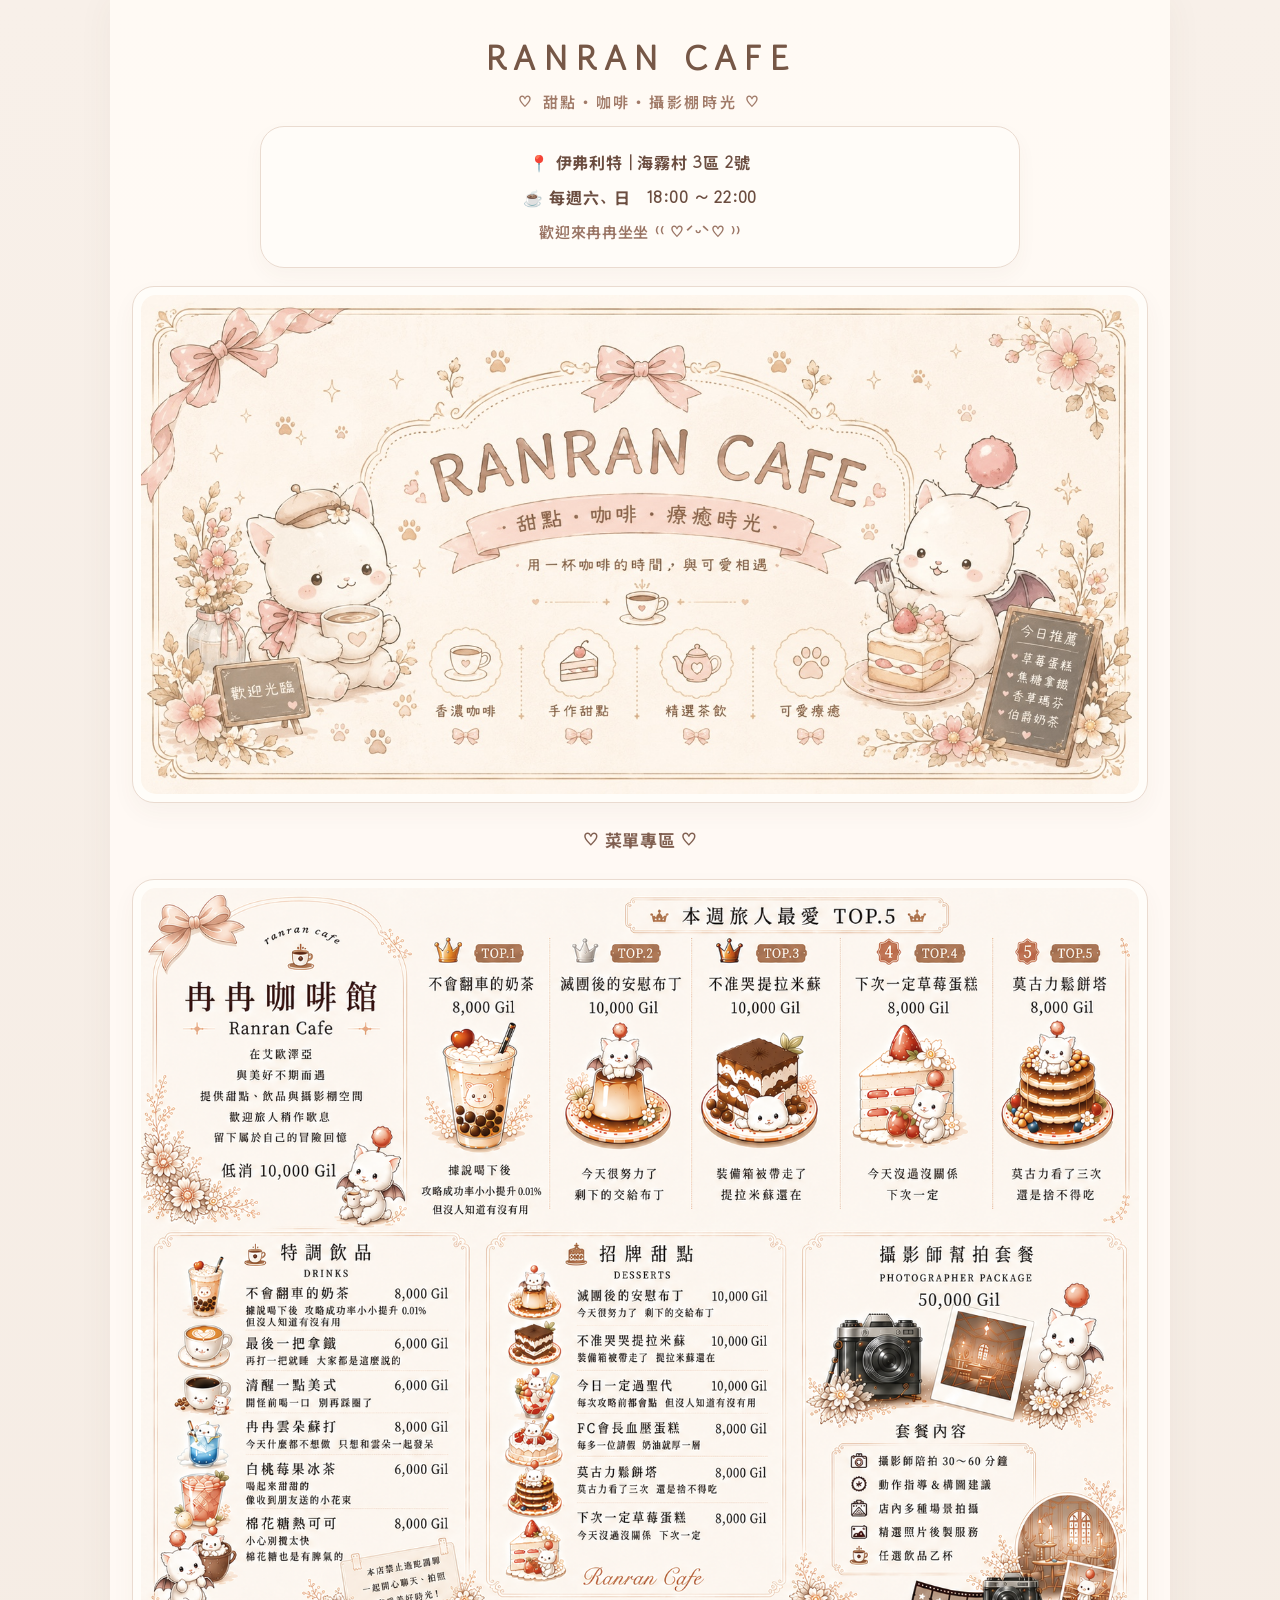
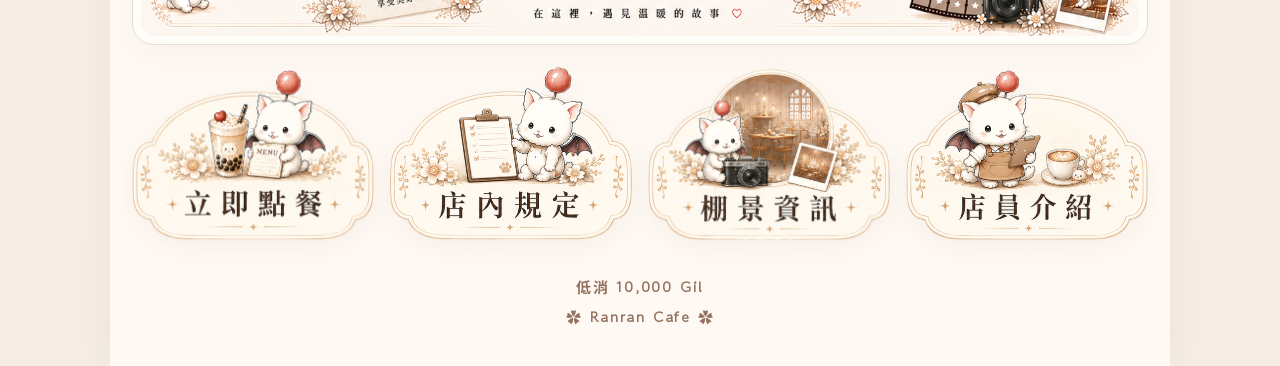
==== commit 37043f59: "Update index.html" ====
--- a/index.html
+++ b/index.html
@@ -18,7 +18,6 @@
   <section class="info-box">
     <p>📍 伊弗利特｜海霧村 3區 2號</p>
     <p>☕ 每週六、日　18:00 ～ 22:00</p>
-    <p>📸 包場攝影　50,000 Gil 歡迎私訊 ♡</p>
     <p class="tiny">歡迎來冉冉坐坐  ⁽⁽ ♡ˊᵕˋ♡ ⁾⁾</p>
   </section>
 
